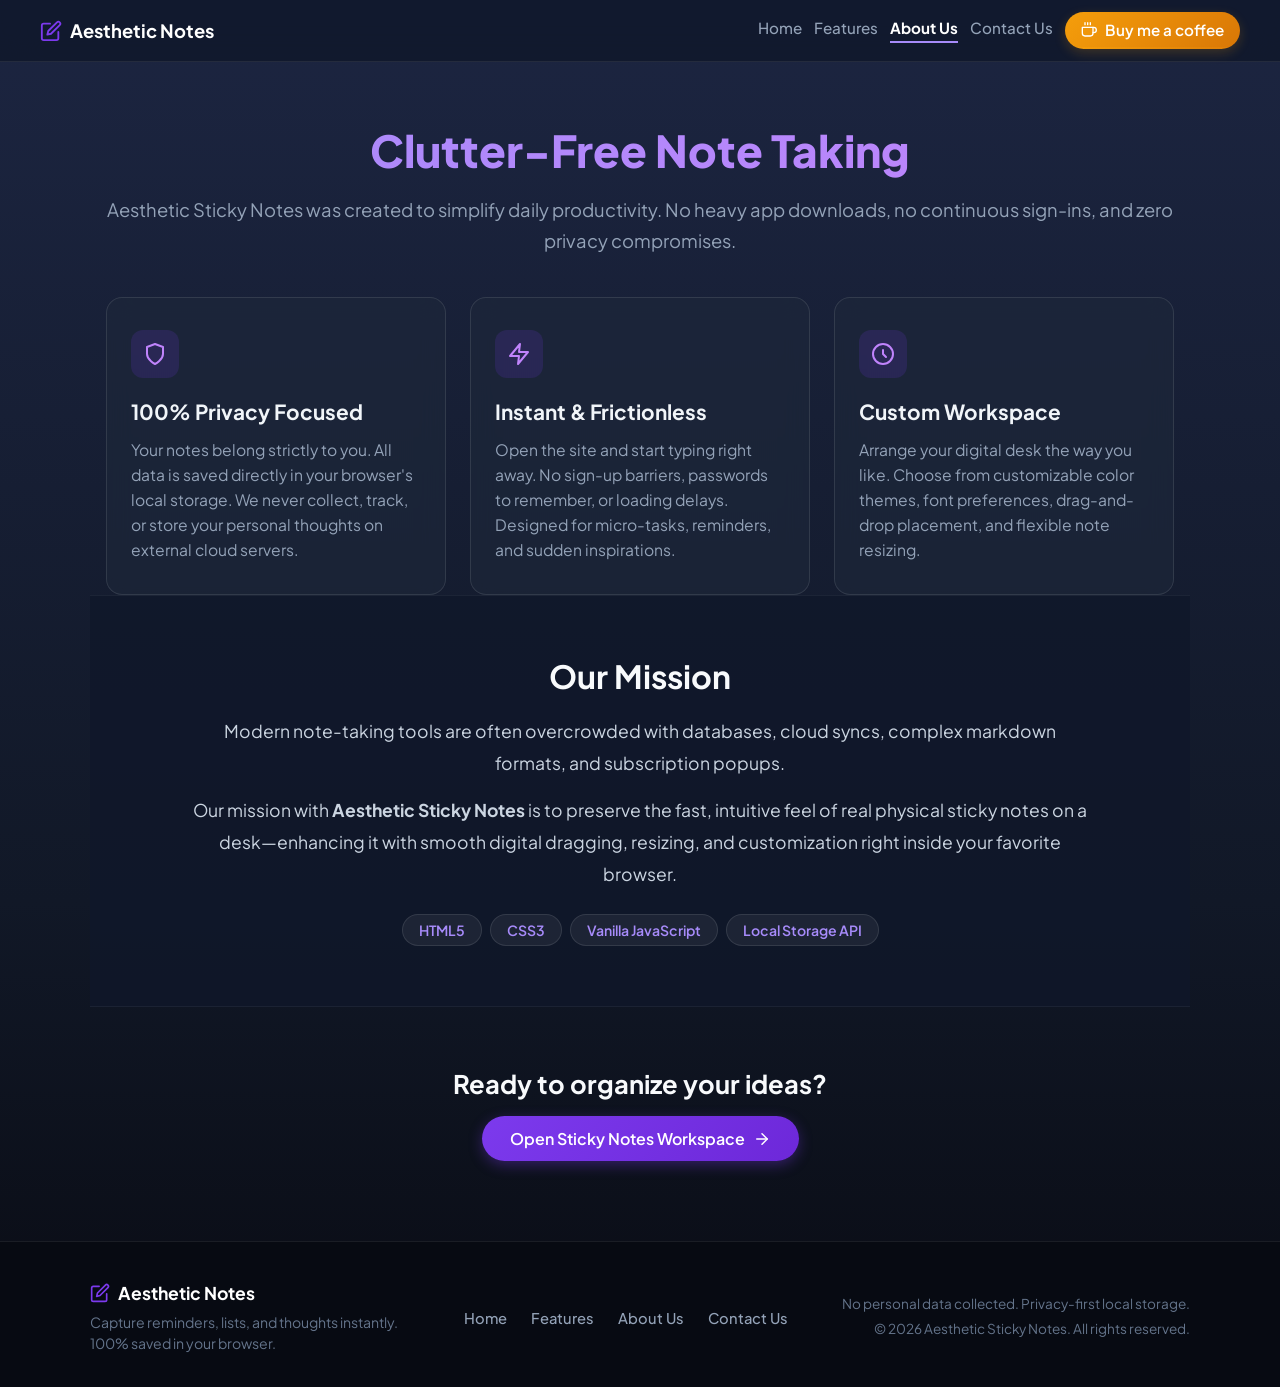
==== about.html @ 437da730 "NEW Changes" ====
<!DOCTYPE html>
<html lang="en">

<head>
    <meta charset="UTF-8">
    <meta name="viewport" content="width=device-width, initial-scale=1.0">
    <title>About Us - Aesthetic Sticky Notes</title>
    <meta name="description"
        content="Learn about Aesthetic Sticky Notes—a free, simple, privacy-focused browser web application for capturing quick notes, tasks, and reminders without logins or clouds.">
    <meta name="keywords"
        content="about sticky notes, online notes app, browser notepad, local storage notes, aesthetic note app, privacy first notes">
    <meta name="robots" content="index, follow">
    <meta name="author" content="Aesthetic Sticky Notes">
    <meta name="theme-color" content="#4c1d95">
    <link rel="canonical" href="https://get-sticky-notes.netlify.app/about.html">
    <link rel="icon" type="image/svg+xml" href="favicon.svg">

    <meta property="og:type" content="website">
    <meta property="og:url" content="https://get-sticky-notes.netlify.app/about.html">
    <meta property="og:title" content="About Us - Aesthetic Sticky Notes">
    <meta property="og:description"
        content="Simple, fast, and privacy-first digital sticky notes designed right inside your web browser.">

    <link href="https://fonts.googleapis.com/css2?family=Plus+Jakarta+Sans:wght@400;500;600;700;800&display=swap"
        rel="stylesheet">
    <link rel="stylesheet" href="notes_app.css">

    <style>
        /* Enforce global boundary safety */
        * {
            box-sizing: border-box;
        }

        html, body {
            width: 100%;
            max-width: 100%;
            margin: 0;
            padding: 0;
            overflow-x: hidden; /* Prevents horizontal scroll drift */
        }

        body {
            background-color: #0b0f19;
            color: #f8fafc;
            min-height: 100vh;
            display: flex;
            flex-direction: column;
        }

        /* Fluid hero and sections */
        .about-hero, 
        .mission-section, 
        .about-grid {
            width: 100%;
            max-width: 1100px;
            margin-left: auto;
            margin-right: auto;
            padding-left: 16px;
            padding-right: 16px;
        }

        .about-hero {
            text-align: center;
            padding: 60px 16px 40px;
        }

        .about-hero h1 {
            font-size: 2.75rem;
            font-weight: 800;
            background: linear-gradient(135deg, #a78bfa 0%, #c084fc 100%);
            -webkit-background-clip: text;
            -webkit-text-fill-color: transparent;
            margin-bottom: 16px;
        }

        .about-hero p {
            font-size: 1.15rem;
            color: #94a3b8;
            line-height: 1.7;
        }

        /* Dynamic single-column grid on mobile */
        .about-grid {
            display: grid;
            grid-template-columns: 1fr; /* Strict 1 column for small screens */
            gap: 16px;
            box-sizing: border-box;
        }

        @media (min-width: 768px) {
            .about-grid {
                grid-template-columns: repeat(3, 1fr); /* 3 columns on PC/Tablet */
                gap: 24px;
            }
        }

        .about-card {
            background: rgba(30, 41, 59, 0.6);
            border: 1px solid rgba(255, 255, 255, 0.1);
            backdrop-filter: blur(12px);
            border-radius: 16px;
            padding: 32px 24px;
            transition: transform 0.25s ease, border-color 0.25s ease;
        }

        .about-card:hover {
            transform: translateY(-4px);
            border-color: rgba(167, 139, 250, 0.4);
        }

        .about-card .icon {
            width: 48px;
            height: 48px;
            background: rgba(124, 58, 237, 0.15);
            border-radius: 12px;
            display: flex;
            align-items: center;
            justify-content: center;
            margin-bottom: 20px;
            color: #c084fc;
        }

        .about-card h3 {
            font-size: 1.3rem;
            font-weight: 700;
            margin-bottom: 12px;
            color: #f1f5f9;
        }

        .about-card p {
            color: #94a3b8;
            line-height: 1.6;
            font-size: 0.98rem;
        }

        .mission-section {
            background: rgba(15, 23, 42, 0.8);
            border-top: 1px solid rgba(255, 255, 255, 0.05);
            border-bottom: 1px solid rgba(255, 255, 255, 0.05);
            padding: 60px 20px;
            margin-bottom: 60px;
        }

        .mission-container {
            max-width: 900px;
            margin: 0 auto;
            text-align: center;
        }

        .mission-container h2 {
            font-size: 2rem;
            font-weight: 700;
            margin-bottom: 20px;
            color: #f8fafc;
        }

        .mission-container p {
            font-size: 1.1rem;
            color: #cbd5e1;
            line-height: 1.8;
            margin-bottom: 16px;
        }

        .tech-badges {
            display: flex;
            justify-content: center;
            flex-wrap: wrap; /* Allows badges to flow to the next line */
            gap: 8px;
            margin-top: 24px;
        }

        .tech-badge {
            background: rgba(255, 255, 255, 0.06);
            border: 1px solid rgba(255, 255, 255, 0.1);
            padding: 6px 16px;
            border-radius: 999px;
            font-size: 0.88rem;
            color: #a78bfa;
            font-weight: 600;
        }

        .footer-cta {
            text-align: center;
            padding: 0 20px 80px;
        }

        .footer-cta h3 {
            font-size: 1.6rem;
            margin-bottom: 16px;
        }

        .cta-btn {
            display: inline-flex;
            align-items: center;
            gap: 8px;
            background: linear-gradient(135deg, #7c3aed 0%, #6d28d9 100%);
            color: #ffffff;
            padding: 12px 28px;
            border-radius: 999px;
            font-weight: 600;
            text-decoration: none;
            box-shadow: 0 4px 14px rgba(124, 58, 237, 0.35);
            transition: transform 0.2s ease, box-shadow 0.2s ease;
        }

        .cta-btn:hover {
            transform: translateY(-2px);
            box-shadow: 0 6px 20px rgba(124, 58, 237, 0.5);
        }

        /* Mobile Overrides (< 768px) */
        @media (max-width: 768px) {
            .about-hero {
                padding: 40px 16px 24px;
            }

            .about-hero h1 {
                font-size: 1.85rem;
            }

            .about-hero p {
                font-size: 1rem;
            }

            .mission-section {
                padding: 40px 16px;
            }

            .mission-container h2 {
                font-size: 1.5rem;
            }

            .mission-container p {
                font-size: 0.95rem;
            }
        }
    </style>
    <script src="transitions.js" defer></script>
</head>

<body>

    <header class="main-navbar">
        <div class="nav-container">
            <a href="index.html" class="nav-logo">
                <svg viewBox="0 0 24 24" fill="none" stroke="currentColor" stroke-width="2" stroke-linecap="round"
                    stroke-linejoin="round">
                    <path d="M11 4H4a2 2 0 0 0-2 2v14a2 2 0 0 0 2 2h14a2 2 0 0 0 2-2v-7"></path>
                    <path d="M18.5 2.5a2.121 2.121 0 0 1 3 3L12 15l-4 1 1-4 9.5-9.5z"></path>
                </svg>
                <span>Aesthetic Notes</span>
            </a>
            <nav class="nav-links">
                <a href="index.html" class="nav-link">Home</a>
                <a href="features.html" class="nav-link">Features</a>
                <a href="about.html" class="nav-link active">About Us</a>
                <a href="contact.html" class="nav-link">Contact Us</a>
                <a href="https://buymeacoffee.com" target="_blank" rel="noopener noreferrer" class="coffee-btn">
                    <svg viewBox="0 0 24 24" fill="none" stroke="currentColor" stroke-width="2" stroke-linecap="round"
                        stroke-linejoin="round">
                        <path d="M18 8h1a4 4 0 0 1 0 8h-1"></path>
                        <path d="M2 8h16v9a4 4 0 0 1-4 4H6a4 4 0 0 1-4-4V8z"></path>
                        <line x1="6" y1="1" x2="6" y2="4"></line>
                        <line x1="10" y1="1" x2="10" y2="4"></line>
                        <line x1="14" y1="1" x2="14" y2="4"></line>
                    </svg>
                    Buy me a coffee
                </a>
            </nav>
        </div>
    </header>

    <main>
        <section class="about-hero">
            <h1>Clutter-Free Note Taking</h1>
            <p>Aesthetic Sticky Notes was created to simplify daily productivity. No heavy app downloads, no continuous
                sign-ins, and zero privacy compromises.</p>
        </section>

        <section class="about-grid">
            <div class="about-card">
                <div class="icon">
                    <svg width="24" height="24" viewBox="0 0 24 24" fill="none" stroke="currentColor" stroke-width="2"
                        stroke-linecap="round" stroke-linejoin="round">
                        <path d="M12 22s8-4 8-10V5l-8-3-8 3v7c0 6 8 10 8 10z"></path>
                    </svg>
                </div>
                <h3>100% Privacy Focused</h3>
                <p>Your notes belong strictly to you. All data is saved directly in your browser's local storage. We
                    never collect, track, or store your personal thoughts on external cloud servers.</p>
            </div>

            <div class="about-card">
                <div class="icon">
                    <svg width="24" height="24" viewBox="0 0 24 24" fill="none" stroke="currentColor" stroke-width="2"
                        stroke-linecap="round" stroke-linejoin="round">
                        <polygon points="13 2 3 14 12 14 11 22 21 10 12 10 13 2"></polygon>
                    </svg>
                </div>
                <h3>Instant & Frictionless</h3>
                <p>Open the site and start typing right away. No sign-up barriers, passwords to remember, or loading
                    delays. Designed for micro-tasks, reminders, and sudden inspirations.</p>
            </div>

            <div class="about-card">
                <div class="icon">
                    <svg width="24" height="24" viewBox="0 0 24 24" fill="none" stroke="currentColor" stroke-width="2"
                        stroke-linecap="round" stroke-linejoin="round">
                        <circle cx="12" cy="12" r="10"></circle>
                        <path d="M12 8v4l3 3"></path>
                    </svg>
                </div>
                <h3>Custom Workspace</h3>
                <p>Arrange your digital desk the way you like. Choose from customizable color themes, font preferences,
                    drag-and-drop placement, and flexible note resizing.</p>
            </div>
        </section>

        <section class="mission-section">
            <div class="mission-container">
                <h2>Our Mission</h2>
                <p>
                    Modern note-taking tools are often overcrowded with databases, cloud syncs, complex markdown
                    formats, and subscription popups.
                </p>
                <p>
                    Our mission with <strong>Aesthetic Sticky Notes</strong> is to preserve the fast, intuitive feel of
                    real physical sticky notes on a desk—enhancing it with smooth digital dragging, resizing, and
                    customization right inside your favorite browser.
                </p>
                <div class="tech-badges">
                    <span class="tech-badge">HTML5</span>
                    <span class="tech-badge">CSS3</span>
                    <span class="tech-badge">Vanilla JavaScript</span>
                    <span class="tech-badge">Local Storage API</span>
                </div>
            </div>
        </section>

        <section class="footer-cta">
            <h3>Ready to organize your ideas?</h3>
            <a href="index.html" class="cta-btn">
                <span>Open Sticky Notes Workspace</span>
                <svg width="18" height="18" viewBox="0 0 24 24" fill="none" stroke="currentColor" stroke-width="2"
                    stroke-linecap="round" stroke-linejoin="round">
                    <line x1="5" y1="12" x2="19" y2="12"></line>
                    <polyline points="12 5 19 12 12 19"></polyline>
                </svg>
            </a>
        </section>
    </main>
    <footer class="site-footer">
        <div class="footer-container">
            <div class="footer-brand">
                <div class="footer-logo">
                    <svg viewBox="0 0 24 24" fill="none" stroke="currentColor" stroke-width="2" stroke-linecap="round"
                        stroke-linejoin="round">
                        <path d="M11 4H4a2 2 0 0 0-2 2v14a2 2 0 0 0 2 2h14a2 2 0 0 0 2-2v-7"></path>
                        <path d="M18.5 2.5a2.121 2.121 0 0 1 3 3L12 15l-4 1 1-4 9.5-9.5z"></path>
                    </svg>
                    <span>Aesthetic Notes</span>
                </div>
                <p class="footer-tagline">Capture reminders, lists, and thoughts instantly. 100% saved in your browser.</p>
            </div>
            <div class="footer-links">
                <a href="index.html">Home</a>
                <a href="features.html">Features</a>
                <a href="about.html">About Us</a>
                <a href="contact.html">Contact Us</a>
            </div>
            <div class="footer-meta">
                <p class="privacy-text">No personal data collected. Privacy-first local storage.</p>
                <p class="copyright-text">&copy; 2026 Aesthetic Sticky Notes. All rights reserved.</p>
            </div>
        </div>
    </footer>

</body>

</html>
---- notes_app.css ----
:root {
    --desktop-bg: url('https://images.unsplash.com/photo-1618005182384-a83a8bd57fbe?q=80&w=2564&auto=format&fit=crop');
}

.custom-floating-notepad {
    --np-bg: rgba(255, 255, 255, 0.55);
    --np-border: rgba(255, 255, 255, 0.8);
    --np-text: #1f2937;
    --np-accent: #2563eb;
    --np-header: rgba(255, 255, 255, 0.5);
    --np-btn-bg: rgba(255, 255, 255, 0.6);
    --np-btn-hover-bg: #ffffff;
    --np-btn-icon: #4b5563;
    --np-panel-bg: rgba(255, 255, 255, 0.9);
    --np-input-bg: #ffffff;
    --np-input-text: #1f2937;
    --np-input-border: #d1d5db;
    --np-scrollbar: rgba(0, 0, 0, 0.15);
    --np-scrollbar-hover: rgba(0, 0, 0, 0.25);
}

.custom-floating-notepad[data-theme="dark"] {
    --np-bg: rgba(24, 24, 27, 0.65);
    --np-border: rgba(255, 255, 255, 0.15);
    --np-text: #f4f4f5;
    --np-accent: #60a5fa;
    --np-header: rgba(24, 24, 27, 0.8);
    --np-btn-bg: rgba(255, 255, 255, 0.1);
    --np-btn-hover-bg: rgba(255, 255, 255, 0.2);
    --np-btn-icon: #d4d4d8;
    --np-panel-bg: rgba(39, 39, 42, 0.95);
    --np-input-bg: #3f3f46;
    --np-input-text: #f4f4f5;
    --np-input-border: #52525b;
    --np-scrollbar: rgba(255, 255, 255, 0.2);
    --np-scrollbar-hover: rgba(255, 255, 255, 0.3);
}

.custom-floating-notepad[data-theme="matcha"] {
    --np-bg: rgba(220, 235, 220, 0.6);
    --np-border: rgba(255, 255, 255, 0.6);
    --np-text: #14532d;
    --np-accent: #16a34a;
    --np-header: rgba(220, 235, 220, 0.8);
    --np-btn-bg: rgba(255, 255, 255, 0.5);
    --np-btn-hover-bg: #ffffff;
    --np-btn-icon: #166534;
    --np-panel-bg: rgba(235, 245, 235, 0.95);
    --np-input-bg: #ffffff;
    --np-input-text: #14532d;
    --np-input-border: #bbf7d0;
}

.custom-floating-notepad[data-theme="lavender"] {
    --np-bg: rgba(230, 220, 245, 0.6);
    --np-border: rgba(255, 255, 255, 0.6);
    --np-text: #4c1d95;
    --np-accent: #7c3aed;
    --np-header: rgba(230, 220, 245, 0.8);
    --np-btn-bg: rgba(255, 255, 255, 0.5);
    --np-btn-hover-bg: #ffffff;
    --np-btn-icon: #5b21b6;
    --np-panel-bg: rgba(245, 240, 255, 0.95);
    --np-input-bg: #ffffff;
    --np-input-text: #4c1d95;
    --np-input-border: #ddd6fe;
}

.custom-floating-notepad[data-theme="midnight"] {
    --np-bg: rgba(15, 23, 42, 0.7);
    --np-border: rgba(255, 255, 255, 0.1);
    --np-text: #e2e8f0;
    --np-accent: #38bdf8;
    --np-header: rgba(15, 23, 42, 0.8);
    --np-btn-bg: rgba(255, 255, 255, 0.1);
    --np-btn-hover-bg: rgba(255, 255, 255, 0.2);
    --np-btn-icon: #94a3b8;
    --np-panel-bg: rgba(30, 41, 59, 0.95);
    --np-input-bg: #1e293b;
    --np-input-text: #f1f5f9;
    --np-input-border: #334155;
    --np-scrollbar: rgba(255, 255, 255, 0.2);
}

.custom-floating-notepad[data-theme="sakura"] {
    --np-bg: rgba(250, 230, 235, 0.6);
    --np-border: rgba(255, 255, 255, 0.6);
    --np-text: #831843;
    --np-accent: #e11d48;
    --np-header: rgba(250, 230, 235, 0.8);
    --np-btn-bg: rgba(255, 255, 255, 0.5);
    --np-btn-hover-bg: #ffffff;
    --np-btn-icon: #9f1239;
    --np-panel-bg: rgba(255, 245, 248, 0.95);
    --np-input-bg: #ffffff;
    --np-input-text: #831843;
    --np-input-border: #fecdd3;
}

.custom-floating-notepad[data-theme="sunset"] {
    --np-bg: rgba(255, 237, 224, 0.65);
    --np-border: rgba(255, 255, 255, 0.6);
    --np-text: #7c2d12;
    --np-accent: #ea580c;
    --np-header: rgba(255, 237, 224, 0.8);
    --np-btn-bg: rgba(255, 255, 255, 0.5);
    --np-btn-hover-bg: #ffffff;
    --np-btn-icon: #9a3412;
    --np-panel-bg: rgba(255, 245, 238, 0.95);
    --np-input-bg: #ffffff;
    --np-input-text: #7c2d12;
    --np-input-border: #fed7aa;
}

.custom-floating-notepad[data-theme="ocean"] {
    --np-bg: rgba(207, 250, 254, 0.6);
    --np-border: rgba(255, 255, 255, 0.6);
    --np-text: #164e63;
    --np-accent: #0891b2;
    --np-header: rgba(207, 250, 254, 0.8);
    --np-btn-bg: rgba(255, 255, 255, 0.5);
    --np-btn-hover-bg: #ffffff;
    --np-btn-icon: #155e75;
    --np-panel-bg: rgba(236, 254, 255, 0.95);
    --np-input-bg: #ffffff;
    --np-input-text: #164e63;
    --np-input-border: #a5f3fc;
}

.custom-floating-notepad[data-theme="mocha"] {
    --np-bg: rgba(62, 39, 35, 0.75);
    --np-border: rgba(255, 255, 255, 0.1);
    --np-text: #efebe9;
    --np-accent: #d7ccc8;
    --np-header: rgba(62, 39, 35, 0.9);
    --np-btn-bg: rgba(255, 255, 255, 0.1);
    --np-btn-hover-bg: rgba(255, 255, 255, 0.2);
    --np-btn-icon: #bcaaa4;
    --np-panel-bg: rgba(78, 52, 46, 0.95);
    --np-input-bg: #3e2723;
    --np-input-text: #efebe9;
    --np-input-border: #5d4037;
    --np-scrollbar: rgba(255, 255, 255, 0.2);
}

.custom-floating-notepad[data-theme="cyberpunk"] {
    --np-bg: rgba(9, 9, 11, 0.85);
    --np-border: rgba(217, 70, 239, 0.4);
    --np-text: #fdf4ff;
    --np-accent: #22d3ee;
    --np-header: rgba(9, 9, 11, 0.9);
    --np-btn-bg: rgba(217, 70, 239, 0.15);
    --np-btn-hover-bg: rgba(217, 70, 239, 0.3);
    --np-btn-icon: #f0abfc;
    --np-panel-bg: rgba(24, 24, 27, 0.95);
    --np-input-bg: #000000;
    --np-input-text: #22d3ee;
    --np-input-border: #d946ef;
    --np-scrollbar: rgba(217, 70, 239, 0.3);
    --np-scrollbar-hover: rgba(34, 211, 238, 0.5);
}

html {
    overflow-y: scroll; /* Ensures consistent scrollbar gutter across all pages */
}

html, body {
    max-width: 100%;
    overflow-x: hidden;
}

* {
    box-sizing: border-box;
    margin: 0;
    padding: 0;
}

body {
    display: flex;
    flex-direction: column;
    align-items: center;
    background: linear-gradient(180deg, #1c2541 0%, #111827 65%, #090b13 100%);
    min-height: 100vh;
    width: 100%;
    overflow-x: hidden;
    font-family: 'Plus Jakarta Sans', sans-serif;
    position: relative;
}

#desktop {
    order: 1;
}

.seo-shell {
    order: 2;
    position: relative;
    margin: 32px auto 0;
    width: min(100%, 920px);
    padding: 28px 30px;
    border-radius: 24px;
    background: rgba(10, 16, 36, 0.94);
    color: #f6f7fb;
    box-shadow: 0 14px 28px rgba(0, 0, 0, 0.24);
    border: 1px solid rgba(255, 255, 255, 0.08);
    pointer-events: auto;
}

.seo-kicker {
    display: inline-block;
    margin-bottom: 10px;
    font-size: 0.8rem;
    font-weight: 700;
    letter-spacing: 0.22em;
    text-transform: uppercase;
    color: #c4b5fd;
}

.seo-shell h1 {
    font-size: clamp(1.7rem, 2.4vw, 2.6rem);
    line-height: 1.15;
    margin-bottom: 12px;
}

.seo-intro {
    font-size: 1rem;
    line-height: 1.7;
    color: #e2e8f0;
    margin-bottom: 16px;
}

.seo-actions {
    display: flex;
    gap: 12px;
    flex-wrap: wrap;
    margin-bottom: 18px;
}

.seo-actions a {
    pointer-events: auto;
    display: inline-flex;
    align-items: center;
    justify-content: center;
    padding: 10px 14px;
    border-radius: 999px;
    font-weight: 700;
    text-decoration: none;
    transition: transform 0.2s ease, background-color 0.2s ease;
}

.seo-actions a:hover {
    opacity: 0.95;
}

.seo-primary {
    background: #5269f3;
    color: #ffffff;
}

.seo-secondary {
    background: rgba(255, 255, 255, 0.06);
    color: #e9ecf5;
    border: 1px solid rgba(255, 255, 255, 0.08);
}

.seo-features {
    display: grid;
    gap: 12px;
    grid-template-columns: repeat(auto-fit, minmax(180px, 1fr));
}

.seo-features article {
    padding: 14px 16px;
    border-radius: 14px;
    background: rgba(255, 255, 255, 0.04);
    border: 1px solid rgba(255, 255, 255, 0.06);
}

.seo-features h2 {
    font-size: 1rem;
    margin-bottom: 8px;
}

.seo-features p {
    font-size: 0.95rem;
    line-height: 1.6;
    color: #d9dee7;
}

.seo-section,
.seo-faq {
    margin-top: 20px;
    padding: 16px 18px;
    border-radius: 18px;
    background: rgba(255, 255, 255, 0.03);
    border: 1px solid rgba(255, 255, 255, 0.07);
}

.seo-section h2,
.seo-faq h2 {
    font-size: 1rem;
    margin-bottom: 10px;
    color: #f5f6fb;
}

.seo-section p,
.faq-item p {
    font-size: 0.95rem;
    line-height: 1.6;
    color: #e2e8f0;
}

.faq-item {
    margin-top: 10px;
    padding-top: 10px;
    border-top: 1px solid rgba(255, 255, 255, 0.12);
}

.faq-item h3 {
    font-size: 0.95rem;
    margin-bottom: 4px;
}

@keyframes gradientBG {
    0% {
        background-position: 0% 50%;
    }

    50% {
        background-position: 100% 50%;
    }

    100% {
        background-position: 0% 50%;
    }
}

#desktop {
    position: relative;
    width: 100%;
    min-height: 60vh;
    margin: 24px auto 80px;
    max-width: 1200px;
    padding: 24px;
}

#dock {
    position: fixed;
    right: 0;
    bottom: 0;
    width: 190px;
    background: rgba(15, 23, 42, 0.92);
    backdrop-filter: blur(22px);
    -webkit-backdrop-filter: blur(22px);
    border: 1px solid rgba(255, 255, 255, 0.12);
    padding: 14px 10px 14px 10px;
    border-radius: 24px 0 0 24px;
    display: flex;
    flex-direction: column;
    gap: 12px;
    align-items: center;
    box-shadow: -10px -10px 40px rgba(0, 0, 0, 0.22);
    z-index: 2147483647;
}

.dock-btn {
    background: rgba(255, 255, 255, 0.08);
    border: 1px solid rgba(255, 255, 255, 0.12);
    padding: 14px 18px;
    border-radius: 999px;
    font-weight: 600;
    color: #ffffff;
    cursor: pointer;
    display: flex;
    align-items: center;
    justify-content: center;
    gap: 10px;
    transition: all 0.25s ease;
    width: 100%;
    max-width: 170px;
}

.dock-btn:hover {
    background: rgba(255, 255, 255, 0.25);
    transform: translateY(-4px);
    box-shadow: 0 8px 20px rgba(0, 0, 0, 0.2);
}

.dock-btn svg {
    width: 18px;
    height: 18px;
    stroke-width: 2.5;
    stroke: currentColor;
    fill: none;
}

@keyframes notepadPopIn {
    0% {
        opacity: 0;
        transform: translateY(20px) scale(0.9);
    }

    100% {
        opacity: 1;
        transform: translateY(0) scale(1);
    }
}

.custom-floating-notepad {
    position: absolute;
    width: 600px;
    height: 360px;
    resize: both;
    min-width: 360px;
    min-height: 300px;
    max-width: 90vw;
    max-height: 75vh;
    background-color: var(--np-bg);
    backdrop-filter: blur(24px);
    -webkit-backdrop-filter: blur(24px);
    border: 1px solid var(--np-border);
    border-radius: 16px;
    box-shadow: 0 25px 50px rgba(0, 0, 0, 0.2), inset 0 1px 1px rgba(255, 255, 255, 0.3);
    display: flex;
    flex-direction: column;
    color: var(--np-text);
    overflow: hidden;
    background-size: cover;
    background-position: center;
    background-repeat: no-repeat;
    transition: background-color 0.4s ease, border-color 0.4s ease, color 0.4s ease;
    animation: notepadPopIn 0.4s cubic-bezier(0.16, 1, 0.3, 1) forwards;
}

.custom-floating-notepad::-webkit-resizer {
    background-color: transparent;
    border-left: 20px solid transparent;
    border-bottom: 20px solid var(--np-border);
    border-bottom-right-radius: 16px;
}

.notepad-header {
    padding: 12px 16px;
    background: var(--np-header);
    border-bottom: 1px solid var(--np-border);
    display: flex;
    justify-content: space-between;
    align-items: center;
    cursor: grab;
    user-select: none;
    transition: background 0.4s ease, border-color 0.4s ease;
    flex-shrink: 0;
}

.notepad-header:active {
    cursor: grabbing;
}

.np-title-container {
    display: flex;
    align-items: center;
    gap: 6px;
    color: var(--np-text);
    overflow: hidden;
}

.np-title-container svg {
    width: 16px;
    height: 16px;
    stroke: var(--np-accent);
    transition: stroke 0.4s ease;
    flex-shrink: 0;
    fill: none;
    stroke-width: 2;
    stroke-linecap: round;
    stroke-linejoin: round;
}

.np-note-title {
    margin: 0 !important;
    font-size: 15px !important;
    font-weight: 600 !important;
    letter-spacing: -0.3px !important;
    padding: 2px 6px !important;
    border-radius: 6px !important;
    border: 1px solid transparent !important;
    cursor: text !important;
    transition: all 0.2s !important;
    max-width: 180px !important;
    white-space: nowrap !important;
    overflow: hidden !important;
    text-overflow: ellipsis !important;
    outline: none !important;
    color: var(--np-text) !important;
}

.np-note-title:hover {
    background: rgba(0, 0, 0, 0.05) !important;
}

.custom-floating-notepad[data-theme="dark"] .np-note-title:hover,
.custom-floating-notepad[data-theme="midnight"] .np-note-title:hover,
.custom-floating-notepad[data-theme="mocha"] .np-note-title:hover,
.custom-floating-notepad[data-theme="cyberpunk"] .np-note-title:hover {
    background: rgba(255, 255, 255, 0.15) !important;
}

.np-note-title:focus {
    border-color: var(--np-border) !important;
    background: var(--np-input-bg) !important;
    color: var(--np-input-text) !important;
    box-shadow: 0 0 0 2px var(--np-accent) !important;
}

.notepad-controls {
    display: flex;
    gap: 6px;
    align-items: center;
    flex-shrink: 0;
}

.np-btn {
    background: var(--np-btn-bg);
    border: 1px solid var(--np-border);
    border-radius: 8px;
    width: 28px;
    height: 28px;
    display: flex;
    justify-content: center;
    align-items: center;
    cursor: pointer;
    color: var(--np-btn-icon);
    transition: all 0.25s cubic-bezier(0.4, 0, 0.2, 1);
    box-shadow: 0 2px 5px rgba(0, 0, 0, 0.02);
    padding: 0;
}

.np-btn svg {
    width: 14px;
    height: 14px;
    stroke-width: 2;
    fill: none;
    stroke: currentColor;
    stroke-linecap: round;
    stroke-linejoin: round;
}

.np-btn:hover {
    background: var(--np-btn-hover-bg);
    color: var(--np-accent);
    transform: translateY(-2px);
    box-shadow: 0 6px 12px rgba(0, 0, 0, 0.08);
}

.np-btn:active {
    transform: translateY(0);
}

.np-settings-panel {
    max-height: 0;
    opacity: 0;
    overflow: hidden;
    background: var(--np-panel-bg);
    border-bottom: 1px solid var(--np-border);
    font-size: 13px;
    color: var(--np-text);
    transition: all 0.3s cubic-bezier(0.4, 0, 0.2, 1);
    flex-shrink: 0;
}

.np-settings-panel.active {
    max-height: 250px;
    opacity: 1;
    padding: 14px 16px;
    overflow-y: auto;
}

.np-setting-group {
    display: flex;
    justify-content: space-between;
    align-items: center;
    margin-bottom: 10px;
}

.np-setting-group:last-child {
    margin-bottom: 0;
}

.notepad-textarea {
    flex: 1;
    width: 100%;
    box-sizing: border-box;
    padding: 16px;
    border: none;
    resize: none;
    background: transparent;
    color: var(--np-text);
    font-size: var(--np-font-size, 14.5px) !important;
    line-height: 1.6;
    outline: none;
    transition: color 0.4s ease;
    font-family: inherit !important;
}

.notepad-textarea::-webkit-scrollbar,
.np-settings-panel::-webkit-scrollbar {
    width: 6px;
}

.notepad-textarea::-webkit-scrollbar-track,
.np-settings-panel::-webkit-scrollbar-track {
    background: transparent;
}

.notepad-textarea::-webkit-scrollbar-thumb,
.np-settings-panel::-webkit-scrollbar-thumb {
    background-color: var(--np-scrollbar);
    border-radius: 10px;
}

.notepad-textarea::-webkit-scrollbar-thumb:hover,
.np-settings-panel::-webkit-scrollbar-thumb:hover {
    background-color: var(--np-scrollbar-hover);
}

.save-status {
    font-size: 11px;
    color: var(--np-accent);
    font-weight: 700;
    opacity: 0;
    transition: opacity 0.3s;
    background: var(--np-btn-bg);
    padding: 3px 8px;
    border-radius: 12px;
    margin-right: 4px;
}

.np-setting-group select {
    border: 1px solid var(--np-input-border) !important;
    border-radius: 6px !important;
    padding: 4px 8px !important;
    cursor: pointer !important;
    background-color: var(--np-input-bg) !important;
    color: var(--np-input-text) !important;
    font-size: 12px !important;
    outline: none;
    width: 130px;
}

.np-size-slider {
    -webkit-appearance: none;
    appearance: none;
    width: 80px;
    height: 4px;
    background: var(--np-input-border);
    border-radius: 2px;
    outline: none;
    cursor: pointer;
}

.np-size-slider::-webkit-slider-thumb {
    -webkit-appearance: none;
    appearance: none;
    width: 14px;
    height: 14px;
    border-radius: 50%;
    background: var(--np-accent);
    cursor: pointer;
    box-shadow: 0 1px 3px rgba(0, 0, 0, 0.3);
}

.np-file-wrapper {
    display: flex;
    gap: 6px;
}

.np-file-wrapper button {
    border: 1px solid var(--np-input-border) !important;
    background-color: var(--np-input-bg) !important;
    color: var(--np-input-text) !important;
    border-radius: 6px !important;
    padding: 4px 10px !important;
    cursor: pointer !important;
    font-size: 11px !important;
    font-weight: 600 !important;
    transition: all 0.2s !important;
}

.np-file-wrapper button:hover {
    background-color: var(--np-btn-hover-bg) !important;
    color: var(--np-accent) !important;
}

.toast-msg {
    position: fixed;
    top: 20px;
    left: 50%;
    transform: translateX(-50%) translateY(-20px);
    background: rgba(0, 0, 0, 0.8);
    color: white;
    padding: 10px 20px;
    border-radius: 20px;
    font-size: 13px;
    font-weight: 500;
    opacity: 0;
    transition: all 0.3s;
    z-index: 99999;
    box-shadow: 0 10px 20px rgba(0, 0, 0, 0.2);
    backdrop-filter: blur(10px);
}

.toast-msg.show {
    opacity: 1;
    transform: translateX(-50%) translateY(0);
}

/* Mobile Responsiveness */
@media (max-width: 600px) {
    .custom-floating-notepad {
        width: 90vw !important;
        height: 60vh !important;
        min-width: unset;
        /* Mobile ma resize ni jarur nathi karan ke e auto-fit thashe */
        resize: none;
    }

    #dock {
        position: fixed;
        left: 16px;
        right: 16px;
        bottom: calc(12px + env(safe-area-inset-bottom, 0px));
        margin: 0 auto;
        width: auto;
        max-width: 450px;
        flex-direction: row;
        justify-content: space-between;
        padding: 8px;
        gap: 8px;
        border-radius: 20px;
        box-shadow: 0 10px 30px rgba(0, 0, 0, 0.3);
    }

    .dock-btn {
        padding: 10px 8px;
        font-size: 11px;
        width: auto;
        flex: 1;
        max-width: 140px;
        gap: 6px;
        justify-content: center;
    }
}

/* Navigation Bar Styling */
.main-navbar {
    width: 100%;
    background: rgba(15, 23, 42, 0.8);
    backdrop-filter: blur(20px);
    -webkit-backdrop-filter: blur(20px);
    border-bottom: 1px solid rgba(255, 255, 255, 0.08);
    position: sticky;
    top: 0;
    z-index: 999999;
    order: 0;
    box-sizing: border-box;
    padding: 12px 16px;
}

.nav-container {
    width: 100%;
    max-width: 1200px;
    margin: 0 auto;
    display: flex;
    align-items: center;
    justify-content: space-between;
    flex-wrap: wrap; /* Prevents navbar from pushing out page width */
    gap: 12px;
    box-sizing: border-box;
}

.nav-logo {
    display: flex;
    align-items: center;
    gap: 8px;
    color: #ffffff;
    text-decoration: none;
    font-weight: 700;
    font-size: 1.15rem;
    transition: opacity 0.2s ease;
}

.nav-logo:hover {
    opacity: 0.9;
}

.nav-logo svg {
    width: 22px;
    height: 22px;
    stroke: #7c3aed;
}

.nav-links {
    display: flex;
    align-items: center;
    flex-wrap: wrap; /* Allows menu items to stack on narrow screens */
    gap: 12px;
    max-width: 100%;
}

.nav-links a {
    color: #94a3b8;
    text-decoration: none;
    font-weight: 500;
    font-size: 0.95rem;
    transition: color 0.25s ease, border-color 0.25s ease;
    padding-bottom: 4px;
    border-bottom: 2px solid transparent;
}

.nav-links a:hover {
    color: #ffffff;
}

.nav-links a.active {
    color: #ffffff;
    font-weight: 700;
    border-bottom: 2px solid #a78bfa;
}

.nav-links .coffee-btn {
    display: flex;
    align-items: center;
    gap: 8px;
    background: linear-gradient(135deg, #f59e0b 0%, #d97706 100%);
    color: #ffffff !important;
    padding: 8px 16px;
    border-radius: 999px;
    font-weight: 600;
    box-shadow: 0 4px 12px rgba(245, 158, 11, 0.2);
    transition: transform 0.2s ease, box-shadow 0.2s ease;
}

.nav-links .coffee-btn:hover {
    transform: translateY(-2px);
    box-shadow: 0 6px 16px rgba(245, 158, 11, 0.35);
}

.nav-links .coffee-btn svg {
    width: 16px;
    height: 16px;
}

/* Mobile styles for navbar */
@media (max-width: 600px) {
    .nav-container {
        padding: 10px 12px;
    }
    
    .nav-logo span {
        display: none; /* Hide text to save space on mobile */
    }
    
    .nav-links {
        gap: 12px;
        width: 100%;
        justify-content: space-between;
    }
    
    .nav-links a {
        font-size: 0.85rem;
    }
    
    .nav-links .coffee-btn {
        padding: 6px 10px;
        font-size: 0.8rem;
    }
}

/* Page Transition Animations */
body {
    opacity: 0;
    transform: translateY(8px);
    transition: opacity 0.3s cubic-bezier(0.25, 1, 0.5, 1), transform 0.3s cubic-bezier(0.25, 1, 0.5, 1);
}

body.page-loaded {
    opacity: 1;
    transform: translateY(0);
}

body.page-leaving {
    opacity: 0;
    transform: translateY(-8px);
}

/* Site-Wide Footer Styling */
.site-footer {
    background: #070a12;
    border-top: 1px solid rgba(255, 255, 255, 0.08);
    padding: 40px 24px 32px;
    margin-top: auto; /* Push footer to bottom on short pages */
    width: 100%;
    order: 99; /* Ensure it stays below all other flex items */
}

.footer-container {
    max-width: 1100px;
    margin: 0 auto;
    display: flex;
    flex-wrap: wrap;
    justify-content: space-between;
    align-items: center;
    gap: 32px;
}

.footer-logo {
    display: flex;
    align-items: center;
    gap: 8px;
    font-weight: 700;
    color: #ffffff;
    margin-bottom: 8px;
    font-size: 1.1rem;
}

.footer-logo svg {
    width: 20px;
    height: 20px;
    stroke: #7c3aed;
}

.footer-tagline {
    font-size: 0.88rem;
    color: #64748b;
    max-width: 320px;
    line-height: 1.5;
}

.footer-links {
    display: flex;
    gap: 24px;
    flex-wrap: wrap;
}

.footer-links a {
    color: #94a3b8;
    text-decoration: none;
    font-size: 0.92rem;
    font-weight: 500;
    transition: color 0.2s ease;
}

.footer-links a:hover {
    color: #a78bfa;
}

.footer-meta {
    text-align: right;
    font-size: 0.85rem;
    color: #64748b;
    line-height: 1.6;
}

.footer-meta p {
    margin-bottom: 4px;
}

@media (max-width: 768px) {
    .footer-container {
        flex-direction: column;
        align-items: center;
        text-align: center;
        gap: 28px;
    }
    .footer-meta {
        text-align: center;
    }
    .footer-links {
        justify-content: center;
        gap: 16px;
    }
    .footer-logo {
        justify-content: center;
    }
}

/* Override bottom padding on mobile to clear the floating dock */
@media (max-width: 600px) {
    .site-footer {
        padding-bottom: 100px;
    }
}

/* ==========================================================================
   GLOBAL RESPONSIVE BREAKPOINTS (IMPLEMENTED FROM GUIDE)
   ========================================================================== */

/* 1. Large Desktops (Above 1200px) */
@media (min-width: 1201px) {
    .nav-container,
    .contact-container,
    .about-grid,
    .features-grid {
        max-width: 1200px;
        margin: 0 auto;
    }
}

/* 2. Tablets & Small Laptops (769px to 1024px) */
@media (max-width: 1024px) {
    /* Navbar adjust */
    .nav-container {
        padding: 0 24px;
    }
    
    /* Layout Grids */
    .contact-container {
        grid-template-columns: 1fr;
        gap: 32px;
    }

    .about-grid, 
    .features-grid {
        grid-template-columns: repeat(2, 1fr);
        gap: 20px;
    }
}

/* 3. Mobile Phones & Small Tablets (Up to 768px) */
@media (max-width: 768px) {
    /* Navbar Collapse / Adjustments */
    .main-navbar {
        padding: 12px 16px;
    }

    .nav-container {
        flex-direction: column;
        gap: 12px;
        align-items: center;
    }

    .nav-links {
        gap: 12px;
        flex-wrap: wrap;
        justify-content: center;
        font-size: 0.88rem;
    }

    .nav-links .coffee-btn {
        padding: 6px 12px;
        font-size: 0.82rem;
    }

    /* Grids to Single Column */
    .about-grid, 
    .features-grid {
        grid-template-columns: 1fr;
    }

    /* Typography scale down */
    .about-hero h1,
    .contact-hero h1,
    .features-hero h1 {
        font-size: 2rem !important;
    }

    .about-hero p,
    .contact-hero p,
    .features-hero p {
        font-size: 1rem !important;
    }
}

/* 4. Small Mobile Phones (Up to 480px) */
@media (max-width: 480px) {
    body {
        padding: 0 10px;
    }

    .contact-form-wrapper {
        padding: 20px 16px;
    }

    .info-card {
        padding: 16px;
    }
}

/* 5. Mobile Fallback (Stack View / Note width adjustments <= 640px) */
@media (max-width: 640px) {
    .custom-floating-notepad {
        max-width: 90vw !important;
        min-width: 280px !important;
    }
}
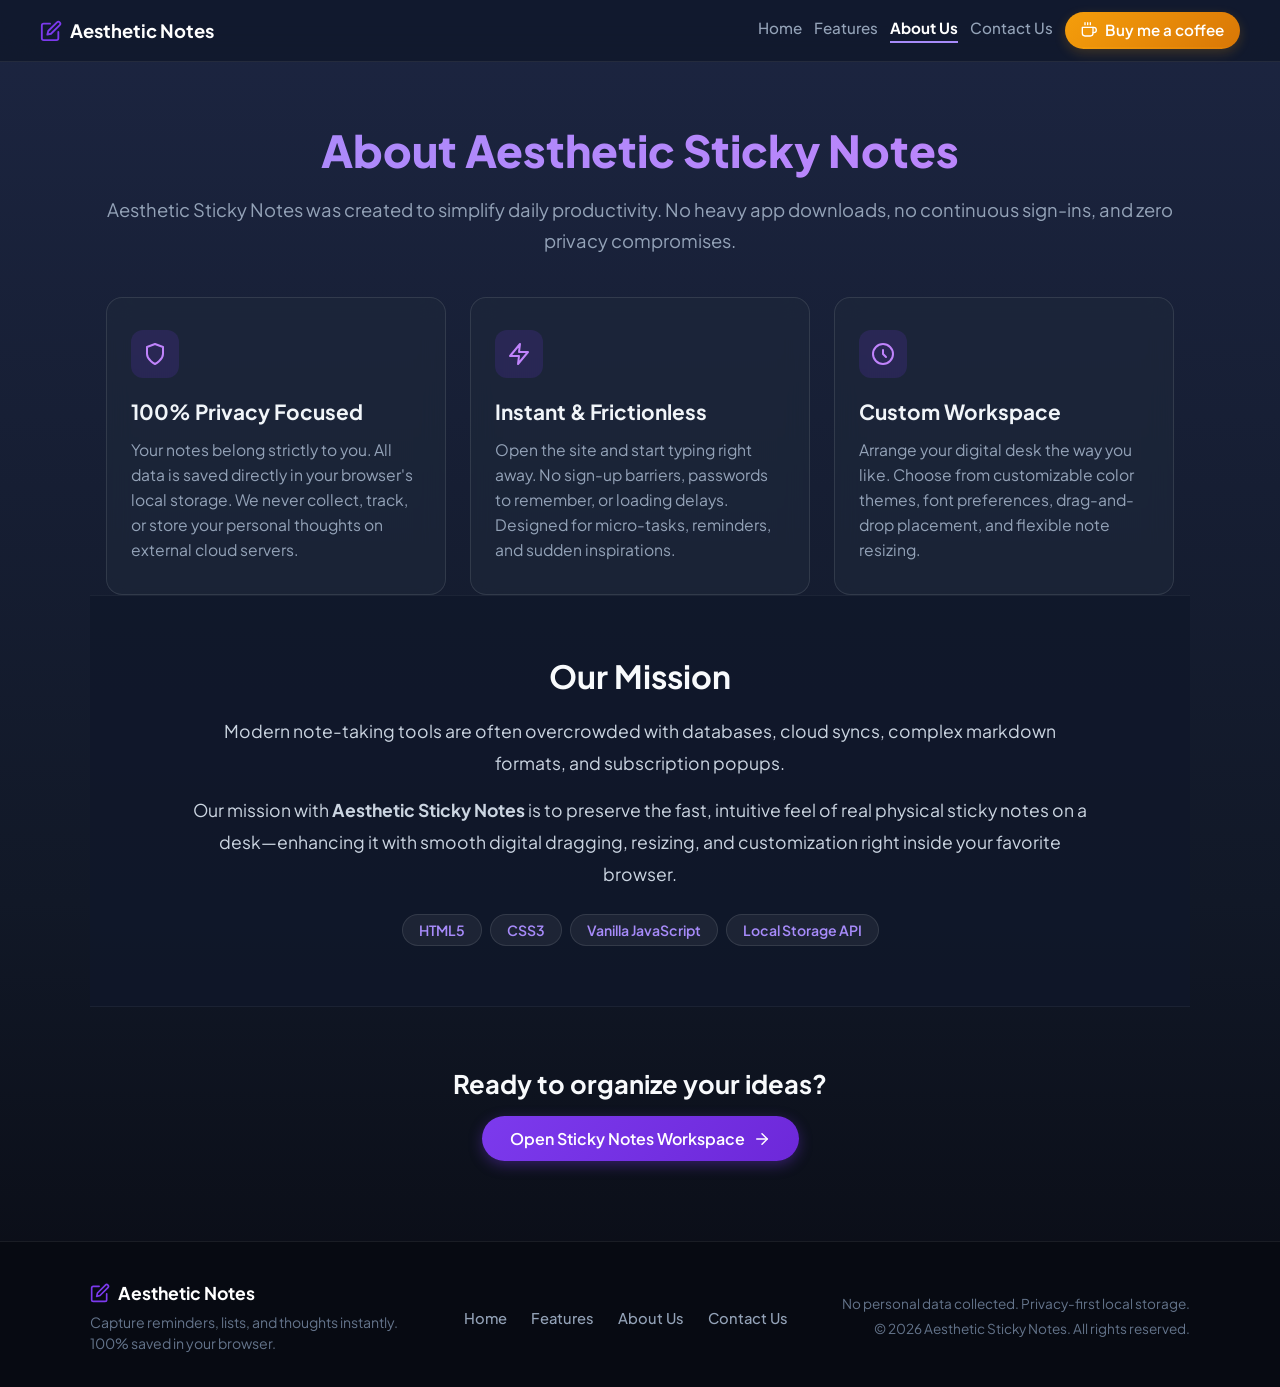
==== commit 46d103da: "UPDATE THE PAGE SEO" ====
--- a/about.html
+++ b/about.html
@@ -31,12 +31,14 @@
             box-sizing: border-box;
         }
 
-        html, body {
+        html,
+        body {
             width: 100%;
             max-width: 100%;
             margin: 0;
             padding: 0;
-            overflow-x: hidden; /* Prevents horizontal scroll drift */
+            overflow-x: hidden;
+            /* Prevents horizontal scroll drift */
         }
 
         body {
@@ -48,8 +50,8 @@
         }
 
         /* Fluid hero and sections */
-        .about-hero, 
-        .mission-section, 
+        .about-hero,
+        .mission-section,
         .about-grid {
             width: 100%;
             max-width: 1100px;
@@ -69,6 +71,7 @@
             font-weight: 800;
             background: linear-gradient(135deg, #a78bfa 0%, #c084fc 100%);
             -webkit-background-clip: text;
+            background-clip: text;
             -webkit-text-fill-color: transparent;
             margin-bottom: 16px;
         }
@@ -82,14 +85,16 @@
         /* Dynamic single-column grid on mobile */
         .about-grid {
             display: grid;
-            grid-template-columns: 1fr; /* Strict 1 column for small screens */
+            grid-template-columns: 1fr;
+            /* Strict 1 column for small screens */
             gap: 16px;
             box-sizing: border-box;
         }
 
         @media (min-width: 768px) {
             .about-grid {
-                grid-template-columns: repeat(3, 1fr); /* 3 columns on PC/Tablet */
+                grid-template-columns: repeat(3, 1fr);
+                /* 3 columns on PC/Tablet */
                 gap: 24px;
             }
         }
@@ -164,7 +169,8 @@
         .tech-badges {
             display: flex;
             justify-content: center;
-            flex-wrap: wrap; /* Allows badges to flow to the next line */
+            flex-wrap: wrap;
+            /* Allows badges to flow to the next line */
             gap: 8px;
             margin-top: 24px;
         }
@@ -255,7 +261,7 @@
                 <a href="features.html" class="nav-link">Features</a>
                 <a href="about.html" class="nav-link active">About Us</a>
                 <a href="contact.html" class="nav-link">Contact Us</a>
-                <a href="https://buymeacoffee.com" target="_blank" rel="noopener noreferrer" class="coffee-btn">
+                <a href="coffee.html" class="coffee-btn">
                     <svg viewBox="0 0 24 24" fill="none" stroke="currentColor" stroke-width="2" stroke-linecap="round"
                         stroke-linejoin="round">
                         <path d="M18 8h1a4 4 0 0 1 0 8h-1"></path>
@@ -272,7 +278,7 @@
 
     <main>
         <section class="about-hero">
-            <h1>Clutter-Free Note Taking</h1>
+            <h1>About Aesthetic Sticky Notes</h1>
             <p>Aesthetic Sticky Notes was created to simplify daily productivity. No heavy app downloads, no continuous
                 sign-ins, and zero privacy compromises.</p>
         </section>
@@ -360,7 +366,8 @@
                     </svg>
                     <span>Aesthetic Notes</span>
                 </div>
-                <p class="footer-tagline">Capture reminders, lists, and thoughts instantly. 100% saved in your browser.</p>
+                <p class="footer-tagline">Capture reminders, lists, and thoughts instantly. 100% saved in your browser.
+                </p>
             </div>
             <div class="footer-links">
                 <a href="index.html">Home</a>
